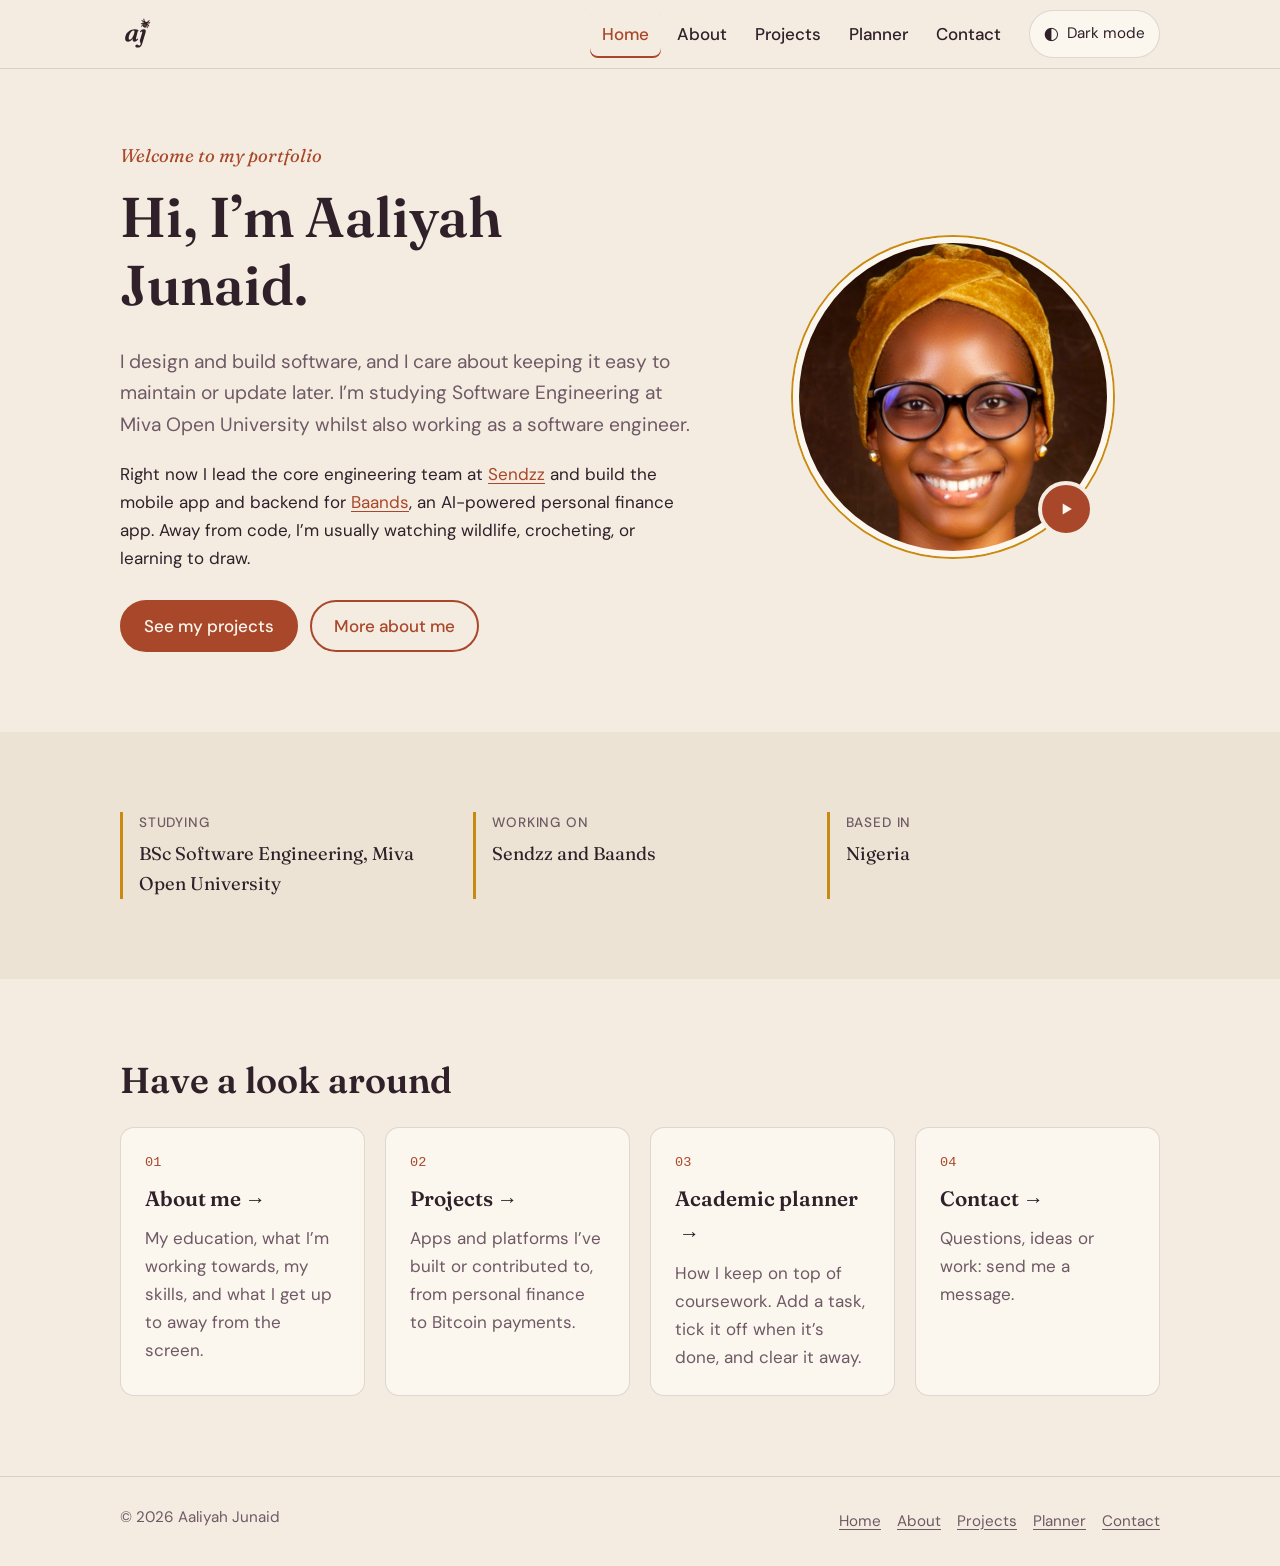
==== index.html @ 2b14fb1e "Add student portfolio website A five-page portfolio built with plain HTML, CSS and JavaScript:  - Ho" ====
<!DOCTYPE html>
<html lang="en">
<head>
  <meta charset="UTF-8">
  <meta name="viewport" content="width=device-width, initial-scale=1">
  <title>Aaliyah Junaid | Software Engineering Student</title>
  <meta name="description" content="Portfolio of Aaliyah Junaid, a Software Engineering student at Miva Open University and a working software engineer in Nigeria.">
  <meta name="author" content="Aaliyah Junaid">
  <meta name="color-scheme" content="light dark">
  <link rel="icon" href="assets/favicon.svg" type="image/svg+xml">

  <link rel="preconnect" href="https://fonts.googleapis.com">
  <link rel="preconnect" href="https://fonts.gstatic.com" crossorigin>
  <link href="https://fonts.googleapis.com/css2?family=DM+Sans:opsz,wght@9..40,400;9..40,500;9..40,700&family=Fraunces:opsz,wght@9..144,500;9..144,600&display=swap" rel="stylesheet">

  <link rel="stylesheet" href="css/styles.css">
  <!-- Applied before first paint so a saved dark theme doesn't flash light. -->
  <script>
    try {
      var savedTheme = localStorage.getItem("theme");
      if (savedTheme === "dark" || savedTheme === "light") {
        document.documentElement.setAttribute("data-theme", savedTheme);
      }
    } catch (e) { /* storage blocked: fall back to the system theme */ }
  </script>
  <script src="js/main.js" defer></script>
  <script src="js/home.js" defer></script>
</head>
<body>
  <a class="skip-link" href="#main">Skip to main content</a>

  <header class="site-header">
    <div class="container header-inner">
      <a class="logo" href="index.html">
        <img src="assets/favicon.svg" alt="" width="36" height="36">
        <span class="visually-hidden">Aaliyah Junaid, home</span>
      </a>

      <button class="nav-toggle" type="button" aria-expanded="false" aria-controls="site-nav">
        <span class="nav-toggle-bars" aria-hidden="true"></span>
        <span class="nav-toggle-label">Menu</span>
      </button>

      <nav id="site-nav" class="site-nav" aria-label="Main">
        <ul>
          <li><a href="index.html" aria-current="page">Home</a></li>
          <li><a href="about.html">About</a></li>
          <li><a href="projects.html">Projects</a></li>
          <li><a href="planner.html">Planner</a></li>
          <li><a href="contact.html">Contact</a></li>
        </ul>
      </nav>

      <button class="theme-toggle" type="button">
        <span aria-hidden="true" class="theme-icon">◐</span>
        <span class="theme-label">Dark mode</span>
      </button>
    </div>
  </header>

  <main id="main">
    <section class="hero" aria-labelledby="hero-title">
      <div class="container hero-inner">
        <div class="hero-text reveal">
          <p class="welcome">Welcome to my portfolio</p>
          <h1 id="hero-title">Hi, I’m Aaliyah Junaid.</h1>
          <p class="lead">I design and build software, and I care about keeping it easy to maintain or update later. I’m studying Software Engineering at Miva Open University whilst also working as a software engineer.</p>
          <p class="bio">Right now I lead the core engineering team at <a href="https://sendzz.io">Sendzz</a> and build the mobile app and backend for <a href="https://baands.io">Baands</a>, an AI-powered personal finance app. Away from code, I’m usually watching wildlife, crocheting, or learning to draw.</p>
          <div class="hero-actions">
            <a class="button button-primary" href="projects.html">See my projects</a>
            <a class="button button-secondary" href="about.html">More about me</a>
          </div>
        </div>

        <figure class="hero-figure reveal">
          <div class="portrait-wrap">
            <img class="hero-portrait" src="assets/headshot.jpg" alt="Photo of Aaliyah Junaid smiling, wearing glasses and a gold head wrap." width="743" height="800">
            <!-- A short voice greeting. The button controls it; the caption is its transcript. -->
            <audio id="greeting" src="assets/hello.m4a" preload="metadata"></audio>
            <button class="audio-button" type="button" aria-controls="greeting">
              <svg class="icon-play" viewBox="0 0 24 24" width="20" height="20" aria-hidden="true" focusable="false"><path d="M8 5.5v13l11-6.5z" fill="currentColor"/></svg>
              <svg class="icon-pause" viewBox="0 0 24 24" width="20" height="20" aria-hidden="true" focusable="false"><path d="M7 5h4v14H7zM13 5h4v14h-4z" fill="currentColor"/></svg>
              <span class="visually-hidden">Play my greeting</span>
            </button>
            <span class="tooltip" id="audio-tip" aria-hidden="true">Play my greeting</span>
          </div>
          <!-- Shown like a subtitle while the greeting plays; always available to screen readers. -->
          <figcaption class="transcript"><span class="visually-hidden">Transcript of the greeting: </span>“Hi, I’m Aaliyah Junaid, nice to meet you.”</figcaption>
        </figure>
      </div>
    </section>

    <section class="section section-alt" aria-labelledby="glance-title">
      <div class="container">
        <h2 id="glance-title" class="visually-hidden">At a glance</h2>
        <dl class="glance">
          <div class="glance-item">
            <dt>Studying</dt>
            <dd>BSc Software Engineering, Miva Open University</dd>
          </div>
          <div class="glance-item">
            <dt>Working on</dt>
            <dd>Sendzz and Baands</dd>
          </div>
          <div class="glance-item">
            <dt>Based in</dt>
            <dd>Nigeria</dd>
          </div>
        </dl>
      </div>
    </section>

    <section class="section" aria-labelledby="explore-title">
      <div class="container">
        <h2 id="explore-title">Have a look around</h2>
        <ul class="explore-grid" role="list">
          <li>
            <a class="card explore-card" href="about.html">
              <span class="explore-kicker">01</span>
              <span class="explore-title">About me</span>
              <span class="explore-text">My education, what I’m working towards, my skills, and what I get up to away from the screen.</span>
            </a>
          </li>
          <li>
            <a class="card explore-card" href="projects.html">
              <span class="explore-kicker">02</span>
              <span class="explore-title">Projects</span>
              <span class="explore-text">Apps and platforms I’ve built or contributed to, from personal finance to Bitcoin payments.</span>
            </a>
          </li>
          <li>
            <a class="card explore-card" href="planner.html">
              <span class="explore-kicker">03</span>
              <span class="explore-title">Academic planner</span>
              <span class="explore-text">How I keep on top of coursework. Add a task, tick it off when it’s done, and clear it away.</span>
            </a>
          </li>
          <li>
            <a class="card explore-card" href="contact.html">
              <span class="explore-kicker">04</span>
              <span class="explore-title">Contact</span>
              <span class="explore-text">Questions, ideas or work: send me a message.</span>
            </a>
          </li>
        </ul>
      </div>
    </section>
  </main>

  <footer class="site-footer">
    <div class="container footer-inner">
      <p>© <span id="year">2026</span> Aaliyah Junaid</p>
      <nav aria-label="Footer">
        <ul class="footer-nav">
          <li><a href="index.html">Home</a></li>
          <li><a href="about.html">About</a></li>
          <li><a href="projects.html">Projects</a></li>
          <li><a href="planner.html">Planner</a></li>
          <li><a href="contact.html">Contact</a></li>
        </ul>
      </nav>
    </div>
  </footer>
</body>
</html>
---- css/styles.css ----
:root {
  --bg: #f4ece0;
  --bg-alt: #ede3d4;
  --card: #fbf6ee;
  --text: #2f2029;
  --muted: #6e5965;
  --accent: #a9472a;
  --accent-text: #fbf6ee;
  --gold: #c98a12;
  --line: rgb(47 32 41 / 0.14);
  --focus: #2f2029;
  --error: #a3271b;

  --font-body: "DM Sans", system-ui, sans-serif;
  --font-display: "Fraunces", Georgia, serif;
  --font-mono: ui-monospace, "SFMono-Regular", Menlo, monospace;

  --radius: 14px;
  --max-width: 1080px;
  --header-height: 68px;
}

/* Dark theme follows the system unless the visitor picked light with the toggle. */
@media (prefers-color-scheme: dark) {
  :root:not([data-theme="light"]) {
    --bg: #1d1418;
    --bg-alt: #251a1f;
    --card: #2c2026;
    --text: #f4ece0;
    --muted: #c4b0b9;
    --accent: #f0a27a;
    --accent-text: #1d1418;
    --gold: #f3c552;
    --line: rgb(244 236 224 / 0.14);
    --focus: #f3c552;
    --error: #ff9c8f;
  }
}

:root[data-theme="dark"] {
  --bg: #1d1418;
  --bg-alt: #251a1f;
  --card: #2c2026;
  --text: #f4ece0;
  --muted: #c4b0b9;
  --accent: #f0a27a;
  --accent-text: #1d1418;
  --gold: #f3c552;
  --line: rgb(244 236 224 / 0.14);
  --focus: #f3c552;
  --error: #ff9c8f;
}

/* ---------- Base ---------- */

*,
*::before,
*::after {
  box-sizing: border-box;
}

html {
  scroll-behavior: smooth;
  /* Keeps anchored headings clear of the sticky header. */
  scroll-padding-top: calc(var(--header-height) + 16px);
}

body {
  margin: 0;
  background: var(--bg);
  color: var(--text);
  font-family: var(--font-body);
  font-size: 1.0625rem;
  line-height: 1.65;
}

img {
  max-width: 100%;
  height: auto;
  display: block;
}

h1,
h2,
h3 {
  font-family: var(--font-display);
  font-weight: 600;
  line-height: 1.2;
  margin: 0 0 0.5em;
}

h1 { font-size: clamp(2.25rem, 6vw, 3.5rem); }
h2 { font-size: clamp(1.75rem, 4vw, 2.25rem); }
h3,
.h3 { font-size: 1.2rem; }

p { margin: 0 0 1em; }

a {
  color: var(--accent);
  text-underline-offset: 3px;
}

a:hover { text-decoration-thickness: 2px; }

:focus-visible {
  outline: 3px solid var(--focus);
  outline-offset: 3px;
  border-radius: 4px;
}

.container {
  width: 100%;
  max-width: var(--max-width);
  margin: 0 auto;
  padding: 0 20px;
}

.mono { font-family: var(--font-mono); font-size: 0.95em; }

.skip-link {
  position: absolute;
  left: 16px;
  top: -100px;
  z-index: 100;
  padding: 10px 16px;
  background: var(--text);
  color: var(--bg);
  border-radius: 8px;
}

.skip-link:focus { top: 12px; }

/* ---------- Buttons ---------- */

.button {
  display: inline-flex;
  align-items: center;
  justify-content: center;
  min-height: 44px;
  padding: 10px 22px;
  border-radius: 999px;
  border: 2px solid var(--accent);
  font: inherit;
  font-weight: 500;
  text-decoration: none;
  cursor: pointer;
  transition: background-color 0.2s, color 0.2s, transform 0.2s;
}

.button-primary {
  background: var(--accent);
  color: var(--accent-text);
}

.button-primary:hover { transform: translateY(-2px); }

.button-secondary {
  background: transparent;
  color: var(--accent);
}

.button-secondary:hover {
  background: var(--accent);
  color: var(--accent-text);
}

/* ---------- Header ---------- */

.site-header {
  position: sticky;
  top: 0;
  z-index: 10;
  background: var(--bg);
  border-bottom: 1px solid var(--line);
}

.header-inner {
  display: flex;
  align-items: center;
  gap: 16px;
  min-height: var(--header-height);
}

.logo {
  display: flex;
  align-items: center;
  gap: 10px;
  margin-right: auto;
  color: var(--text);
  font-family: var(--font-display);
  font-weight: 600;
  font-size: 1.15rem;
  text-decoration: none;
}

.logo img { border-radius: 8px; }

.site-nav ul {
  display: flex;
  gap: 4px;
  margin: 0;
  padding: 0;
  list-style: none;
}

.site-nav a {
  display: block;
  padding: 10px 12px;
  border-radius: 8px;
  color: var(--text);
  text-decoration: none;
  font-weight: 500;
}

.site-nav a:hover { background: var(--bg-alt); }

.site-nav a[aria-current="page"] {
  color: var(--accent);
  box-shadow: inset 0 -2px 0 var(--accent);
}

.nav-toggle,
.theme-toggle {
  display: inline-flex;
  align-items: center;
  gap: 8px;
  min-height: 44px;
  padding: 8px 14px;
  border: 1px solid var(--line);
  border-radius: 999px;
  background: var(--card);
  color: var(--text);
  font: inherit;
  font-size: 0.95rem;
  cursor: pointer;
}

.theme-icon { font-size: 1.1rem; }

.nav-toggle { display: none; }

.nav-toggle-bars,
.nav-toggle-bars::before,
.nav-toggle-bars::after {
  display: block;
  width: 18px;
  height: 2px;
  background: currentColor;
  border-radius: 2px;
  transition: transform 0.2s;
}

.nav-toggle-bars { position: relative; }

.nav-toggle-bars::before,
.nav-toggle-bars::after {
  content: "";
  position: absolute;
  left: 0;
}

.nav-toggle-bars::before { top: -6px; }
.nav-toggle-bars::after { top: 6px; }

.nav-toggle[aria-expanded="true"] .nav-toggle-bars { background: transparent; }
.nav-toggle[aria-expanded="true"] .nav-toggle-bars::before { transform: translateY(6px) rotate(45deg); }
.nav-toggle[aria-expanded="true"] .nav-toggle-bars::after { transform: translateY(-6px) rotate(-45deg); }

/* ---------- Hero ---------- */

.hero { padding: 72px 0 80px; }

.hero-inner {
  display: grid;
  grid-template-columns: 1.4fr 1fr;
  align-items: center;
  gap: 48px;
}

.lead {
  font-size: 1.2rem;
  color: var(--muted);
  max-width: 34em;
}

.hero-actions {
  display: flex;
  flex-wrap: wrap;
  gap: 12px;
  margin-top: 28px;
}

.visually-hidden {
  position: absolute;
  width: 1px;
  height: 1px;
  overflow: hidden;
  clip: rect(0 0 0 0);
  white-space: nowrap;
}

.hero-figure {
  margin: 0;
  justify-self: center;
  width: 100%;
  max-width: 320px;
  text-align: center;
}

.portrait-wrap { position: relative; }

.hero-portrait {
  width: 100%;
  aspect-ratio: 1;
  object-fit: cover;
  object-position: center 35%;
  border-radius: 50%;
  border: 6px solid var(--card);
  box-shadow: 0 0 0 2px var(--gold);
}

/* Sits on the portrait's edge like the camera badge on a profile picture. */
.audio-button {
  position: absolute;
  right: 6%;
  bottom: 6%;
  display: grid;
  place-items: center;
  width: 56px;
  height: 56px;
  border: 4px solid var(--bg);
  border-radius: 50%;
  background: var(--accent);
  color: var(--accent-text);
  cursor: pointer;
  transition: transform 0.2s;
}

.audio-button:hover { transform: scale(1.06); }

.audio-button .icon-pause,
.audio-button.is-playing .icon-play { display: none; }

.audio-button.is-playing .icon-pause { display: block; }

.audio-button.is-playing {
  box-shadow: 0 0 0 0 var(--accent);
  animation: pulse 1.4s ease-out infinite;
}

@keyframes pulse {
  to { box-shadow: 0 0 0 12px transparent; }
}

.tooltip {
  position: absolute;
  right: 0;
  bottom: calc(6% + 66px);
  padding: 6px 10px;
  border-radius: 8px;
  background: var(--text);
  color: var(--bg);
  font-size: 0.85rem;
  white-space: nowrap;
  pointer-events: none;
  opacity: 0;
  transition: opacity 0.15s;
}

.audio-button:hover + .tooltip,
.audio-button:focus-visible + .tooltip { opacity: 1; }

/* Esc hides the tooltip without moving focus (WCAG 1.4.13). */
.tooltip.is-dismissed { opacity: 0 !important; }

/* Hidden visually (but read by screen readers) until the greeting plays, then shown like a subtitle. */
.transcript {
  position: absolute;
  width: 1px;
  height: 1px;
  overflow: hidden;
  clip: rect(0 0 0 0);
  white-space: nowrap;
}

.transcript.is-showing {
  position: static;
  width: auto;
  height: auto;
  overflow: visible;
  clip: auto;
  white-space: normal;
  display: inline-block;
  margin-top: 16px;
  padding: 8px 14px;
  border-radius: 10px;
  background: var(--text);
  color: var(--bg);
  font-size: 0.95rem;
  animation: subtitle-in 0.25s ease-out;
}

@keyframes subtitle-in {
  from { opacity: 0; transform: translateY(6px); }
}

/* ---------- Sections ---------- */

.section { padding: 80px 0; }

.section-alt { background: var(--bg-alt); }

.section-intro {
  color: var(--muted);
  margin-bottom: 32px;
}

.card {
  background: var(--card);
  border: 1px solid var(--line);
  border-radius: var(--radius);
  padding: 24px;
}

/* About */

.about-grid {
  display: grid;
  grid-template-columns: 1.3fr 1fr;
  gap: 48px;
  align-items: start;
}

.details-card { border-top: 4px solid var(--gold); }

.details-list { margin: 0; }

.details-list > div {
  padding: 10px 0;
  border-bottom: 1px solid var(--line);
}

.details-list > div:last-child { border-bottom: 0; }

.details-list dt {
  color: var(--muted);
  font-size: 0.85rem;
  font-weight: 500;
}

.details-list dd {
  margin: 0;
  font-weight: 500;
  overflow-wrap: anywhere;
}

/* Skills */

.skills-grid,
.projects-grid {
  display: grid;
  grid-template-columns: repeat(auto-fill, minmax(260px, 1fr));
  gap: 20px;
  margin: 0;
  padding: 0;
  list-style: none;
}

.tags {
  display: flex;
  flex-wrap: wrap;
  gap: 8px;
  margin: 0;
  padding: 0;
  list-style: none;
}

.tags li {
  padding: 4px 12px;
  border: 1px solid var(--line);
  border-radius: 999px;
  background: var(--bg);
  font-size: 0.875rem;
}

/* Projects */

.filters {
  display: flex;
  flex-wrap: wrap;
  gap: 8px;
  margin-bottom: 24px;
}

.filter-button {
  min-height: 44px;
  padding: 8px 18px;
  border: 1px solid var(--line);
  border-radius: 999px;
  background: var(--card);
  color: var(--text);
  font: inherit;
  cursor: pointer;
}

.filter-button[aria-pressed="true"] {
  background: var(--text);
  color: var(--bg);
  border-color: var(--text);
}

.project {
  display: flex;
  flex-direction: column;
  transition: transform 0.2s, box-shadow 0.2s;
}

.project:hover {
  transform: translateY(-4px);
  box-shadow: 0 10px 24px rgb(47 32 41 / 0.12);
}

.project .tags { margin-top: auto; }

.project-meta {
  color: var(--muted);
  font-size: 0.85rem;
  margin-bottom: 6px;
}

.project[hidden] { display: none; }

.filter-status {
  margin-top: 16px;
  color: var(--muted);
  font-size: 0.9rem;
}

/* Experience & education */

.two-col {
  display: grid;
  grid-template-columns: 1.4fr 1fr;
  gap: 48px;
}

.timeline {
  margin: 24px 0 0;
  padding: 0;
  list-style: none;
  border-left: 2px solid var(--gold);
}

.timeline li {
  position: relative;
  padding: 0 0 24px 24px;
}

.timeline li::before {
  content: "";
  position: absolute;
  left: -7px;
  top: 6px;
  width: 12px;
  height: 12px;
  border-radius: 50%;
  background: var(--accent);
}

.timeline h3 { font-size: 1.05rem; margin-bottom: 4px; }

.timeline p { margin-bottom: 0; color: var(--muted); }

.timeline .timeline-date {
  font-size: 0.85rem;
  font-weight: 500;
  color: var(--accent);
}

/* Contact */

.contact-grid {
  display: grid;
  grid-template-columns: 1fr 1.2fr;
  gap: 48px;
  align-items: start;
}

.contact-links {
  margin: 0;
  padding: 0;
  list-style: none;
}

.contact-links li { padding: 6px 0; }

.contact-links a {
  display: inline-block;
  padding: 6px 0;
  overflow-wrap: anywhere;
}

.form-note {
  color: var(--muted);
  font-size: 0.9rem;
}

.field { margin-bottom: 18px; }

.field label {
  display: block;
  font-weight: 500;
  margin-bottom: 6px;
}

.field input,
.field textarea {
  width: 100%;
  padding: 12px 14px;
  border: 1.5px solid var(--muted);
  border-radius: 10px;
  background: var(--bg);
  color: var(--text);
  font: inherit;
}

.field textarea { resize: vertical; }

.field input[aria-invalid="true"],
.field textarea[aria-invalid="true"] {
  border-color: var(--error);
  border-width: 2px;
}

.field-hint {
  margin: 6px 0 0;
  color: var(--muted);
  font-size: 0.875rem;
}

.field-error {
  margin: 6px 0 0;
  color: var(--error);
  font-size: 0.9rem;
  font-weight: 500;
}

.field-error:empty { display: none; }

.form-status {
  margin: 16px 0 0;
  font-weight: 500;
}

.form-status:empty { display: none; }

/* ---------- Shared page pieces ---------- */

/* Gentle entrance for the top of each page. */
.reveal { animation: reveal 0.6s ease-out both; }

.hero-figure.reveal { animation-delay: 0.12s; }

@keyframes reveal {
  from { opacity: 0; transform: translateY(14px); }
}

.page-intro {
  padding: 64px 0 40px;
  background: var(--bg-alt);
  border-bottom: 1px solid var(--line);
}

.page-intro h1 { font-size: clamp(2rem, 5vw, 3rem); }

.page-intro .lead { margin-bottom: 0; }

.section-tight { padding-top: 48px; }

.muted { color: var(--muted); }

.optional {
  color: var(--muted);
  font-weight: 400;
}

.button-small {
  min-height: 44px;
  padding: 8px 18px;
  font-size: 0.95rem;
}

/* ---------- Home ---------- */

.welcome {
  margin-bottom: 12px;
  font-family: var(--font-display);
  font-style: italic;
  font-size: 1.15rem;
  color: var(--accent);
}

.bio { max-width: 34em; }

.glance {
  display: grid;
  grid-template-columns: repeat(3, 1fr);
  gap: 20px;
  margin: 0;
}

.glance-item {
  padding-left: 16px;
  border-left: 3px solid var(--gold);
}

.glance dt {
  color: var(--muted);
  font-size: 0.85rem;
  font-weight: 500;
  text-transform: uppercase;
  letter-spacing: 0.06em;
}

.glance dd {
  margin: 4px 0 0;
  font-family: var(--font-display);
  font-size: 1.15rem;
}

.explore-grid {
  display: grid;
  grid-template-columns: repeat(auto-fill, minmax(230px, 1fr));
  gap: 20px;
  margin: 24px 0 0;
  padding: 0;
  list-style: none;
}

.explore-card {
  display: flex;
  flex-direction: column;
  gap: 8px;
  height: 100%;
  color: var(--text);
  text-decoration: none;
  transition: transform 0.2s, border-color 0.2s, box-shadow 0.2s;
}

.explore-card:hover {
  transform: translateY(-4px);
  border-color: var(--accent);
  box-shadow: 0 10px 24px rgb(47 32 41 / 0.12);
}

.explore-kicker {
  font-family: var(--font-mono);
  color: var(--accent);
  font-size: 0.85rem;
}

.explore-title {
  font-family: var(--font-display);
  font-weight: 600;
  font-size: 1.3rem;
}

.explore-title::after {
  content: "\00a0→";
  display: inline-block;
  transition: transform 0.2s;
}

.explore-card:hover .explore-title::after { transform: translateX(4px); }

.explore-text { color: var(--muted); }

/* ---------- About ---------- */

.table-wrap {
  overflow-x: auto;
  border: 1px solid var(--line);
  border-radius: var(--radius);
  background: var(--card);
}

.data-table {
  width: 100%;
  border-collapse: collapse;
  min-width: 560px;
}

.data-table caption {
  padding: 14px 18px 0;
  text-align: left;
  color: var(--muted);
  font-size: 0.9rem;
}

.data-table th,
.data-table td {
  padding: 14px 18px;
  text-align: left;
  border-bottom: 1px solid var(--line);
}

.data-table thead th {
  font-size: 0.85rem;
  color: var(--muted);
  text-transform: uppercase;
  letter-spacing: 0.05em;
}

.data-table tbody th { font-weight: 600; }

.data-table tbody tr:last-child > * { border-bottom: 0; }

.data-table tbody tr { transition: background-color 0.2s; }

.data-table tbody tr:hover { background: var(--bg-alt); }

.status {
  display: inline-block;
  padding: 2px 10px;
  border-radius: 999px;
  font-size: 0.85rem;
  font-weight: 500;
  white-space: nowrap;
}

.status-progress {
  background: var(--gold);
  color: #2f2029;
}

.status-done {
  border: 1px solid var(--line);
  background: var(--bg);
}

.aside-link { margin-top: 20px; }

.hobby-grid {
  display: grid;
  grid-template-columns: repeat(auto-fill, minmax(230px, 1fr));
  gap: 20px;
  margin: 0;
  padding: 0;
  list-style: none;
}

.hobby-icon {
  display: block;
  font-size: 2rem;
  margin-bottom: 8px;
}

.hobby p { margin: 0; color: var(--muted); }

/* ---------- Projects ---------- */

.projects-grid .project { padding: 0; overflow: hidden; }

.project-image {
  width: 100%;
  aspect-ratio: 16 / 10;
  object-fit: cover;
  object-position: top;
  border-bottom: 1px solid var(--line);
}

.project-body {
  display: flex;
  flex-direction: column;
  flex: 1;
  padding: 20px 24px 24px;
}

.project-body .tags { margin-top: auto; }

.project-link,
.project-note {
  margin: 16px 0 0;
  font-weight: 500;
}

.project-note {
  color: var(--muted);
  font-weight: 400;
  font-size: 0.9rem;
}

/* ---------- Planner ---------- */

.planner {
  display: grid;
  grid-template-columns: minmax(0, 1fr) minmax(0, 1.6fr);
  gap: 24px;
  align-items: start;
}

.planner-form {
  position: sticky;
  top: calc(var(--header-height) + 20px);
}

.planner-head {
  display: flex;
  flex-wrap: wrap;
  justify-content: space-between;
  align-items: baseline;
  gap: 8px;
}

.planner-count {
  margin: 0;
  color: var(--muted);
  font-size: 0.95rem;
}

.progress {
  height: 8px;
  margin: 8px 0 20px;
  border-radius: 999px;
  background: var(--bg-alt);
  overflow: hidden;
}

.progress-bar {
  display: block;
  width: 0;
  height: 100%;
  background: var(--gold);
  transition: width 0.3s ease-out;
}

.planner-filters { margin-bottom: 16px; }

.task-list {
  margin: 0 0 16px;
  padding: 0;
  list-style: none;
}

.task {
  display: flex;
  align-items: flex-start;
  gap: 12px;
  padding: 14px 0;
  border-bottom: 1px solid var(--line);
  animation: task-in 0.25s ease-out;
}

@keyframes task-in {
  from { opacity: 0; transform: translateY(-4px); }
}

.task-check {
  flex: none;
  width: 24px;
  height: 24px;
  margin: 2px 0 0;
  accent-color: var(--accent);
  cursor: pointer;
}

.task-text { flex: 1; min-width: 0; }

.task-title {
  display: block;
  font-weight: 500;
  overflow-wrap: anywhere;
  cursor: pointer;
}

.task.is-done .task-title {
  color: var(--muted);
  text-decoration: line-through;
}

.task-meta {
  margin: 2px 0 0;
  color: var(--muted);
  font-size: 0.875rem;
}

.badge-overdue {
  display: inline-block;
  padding: 0 8px;
  border-radius: 999px;
  background: var(--error);
  color: var(--bg);
  font-size: 0.8rem;
  font-weight: 500;
}

.task-delete {
  flex: none;
  min-height: 36px;
  min-width: 36px;
  padding: 6px 12px;
  border: 1px solid var(--line);
  border-radius: 999px;
  background: transparent;
  color: var(--text);
  font: inherit;
  font-size: 0.875rem;
  cursor: pointer;
  transition: background-color 0.2s, color 0.2s, border-color 0.2s;
}

.task-delete:hover {
  background: var(--error);
  border-color: var(--error);
  color: var(--bg);
}

.empty-state {
  margin: 8px 0 16px;
  padding: 24px;
  border: 1.5px dashed var(--line);
  border-radius: var(--radius);
  color: var(--muted);
  text-align: center;
}

/* ---------- Footer ---------- */

.site-footer {
  padding: 28px 0;
  border-top: 1px solid var(--line);
  color: var(--muted);
  font-size: 0.95rem;
}

.footer-inner {
  display: flex;
  flex-wrap: wrap;
  justify-content: space-between;
  gap: 12px;
}

.footer-inner p { margin: 0; }

.footer-nav {
  display: flex;
  flex-wrap: wrap;
  gap: 4px 16px;
  margin: 0;
  padding: 0;
  list-style: none;
}

.footer-nav a {
  display: inline-block;
  padding: 4px 0;
  color: var(--muted);
}

/* ---------- Responsive ---------- */

@media (max-width: 860px) {
  .nav-toggle { display: inline-flex; }

  /* The menu becomes a drop-down panel under the header. */
  .site-nav {
    display: none;
    position: absolute;
    top: 100%;
    left: 0;
    right: 0;
    background: var(--bg);
    border-bottom: 1px solid var(--line);
    padding: 8px 20px 16px;
  }

  .site-nav.is-open { display: block; }

  .site-nav ul { flex-direction: column; }

  .site-nav a { padding: 12px; }

  .hero-inner,
  .about-grid,
  .two-col,
  .contact-grid,
  .planner {
    grid-template-columns: 1fr;
    gap: 32px;
  }

  .hero { padding: 48px 0 56px; }

  .hero-figure {
    max-width: 220px;
    grid-row: 1;
  }

  .audio-button {
    width: 48px;
    height: 48px;
  }

  .tooltip { bottom: calc(6% + 58px); }

  .section { padding: 56px 0; }

  .section-tight { padding-top: 32px; }

  .page-intro { padding: 44px 0 32px; }

  .planner-form { position: static; }

  .glance { grid-template-columns: 1fr; gap: 16px; }
}

@media (max-width: 520px) {
  .container { padding: 0 16px; }

  /* Icon-only toggles save room; the text stays for screen readers. */
  .theme-label,
  .nav-toggle-label {
    position: absolute;
    width: 1px;
    height: 1px;
    overflow: hidden;
    clip: rect(0 0 0 0);
    white-space: nowrap;
  }

  .nav-toggle,
  .theme-toggle {
    width: 44px;
    justify-content: center;
    padding: 0;
  }
}

@media (prefers-reduced-motion: reduce) {
  html { scroll-behavior: auto; }

  *,
  *::before,
  *::after {
    transition: none !important;
    animation: none !important;
  }
}
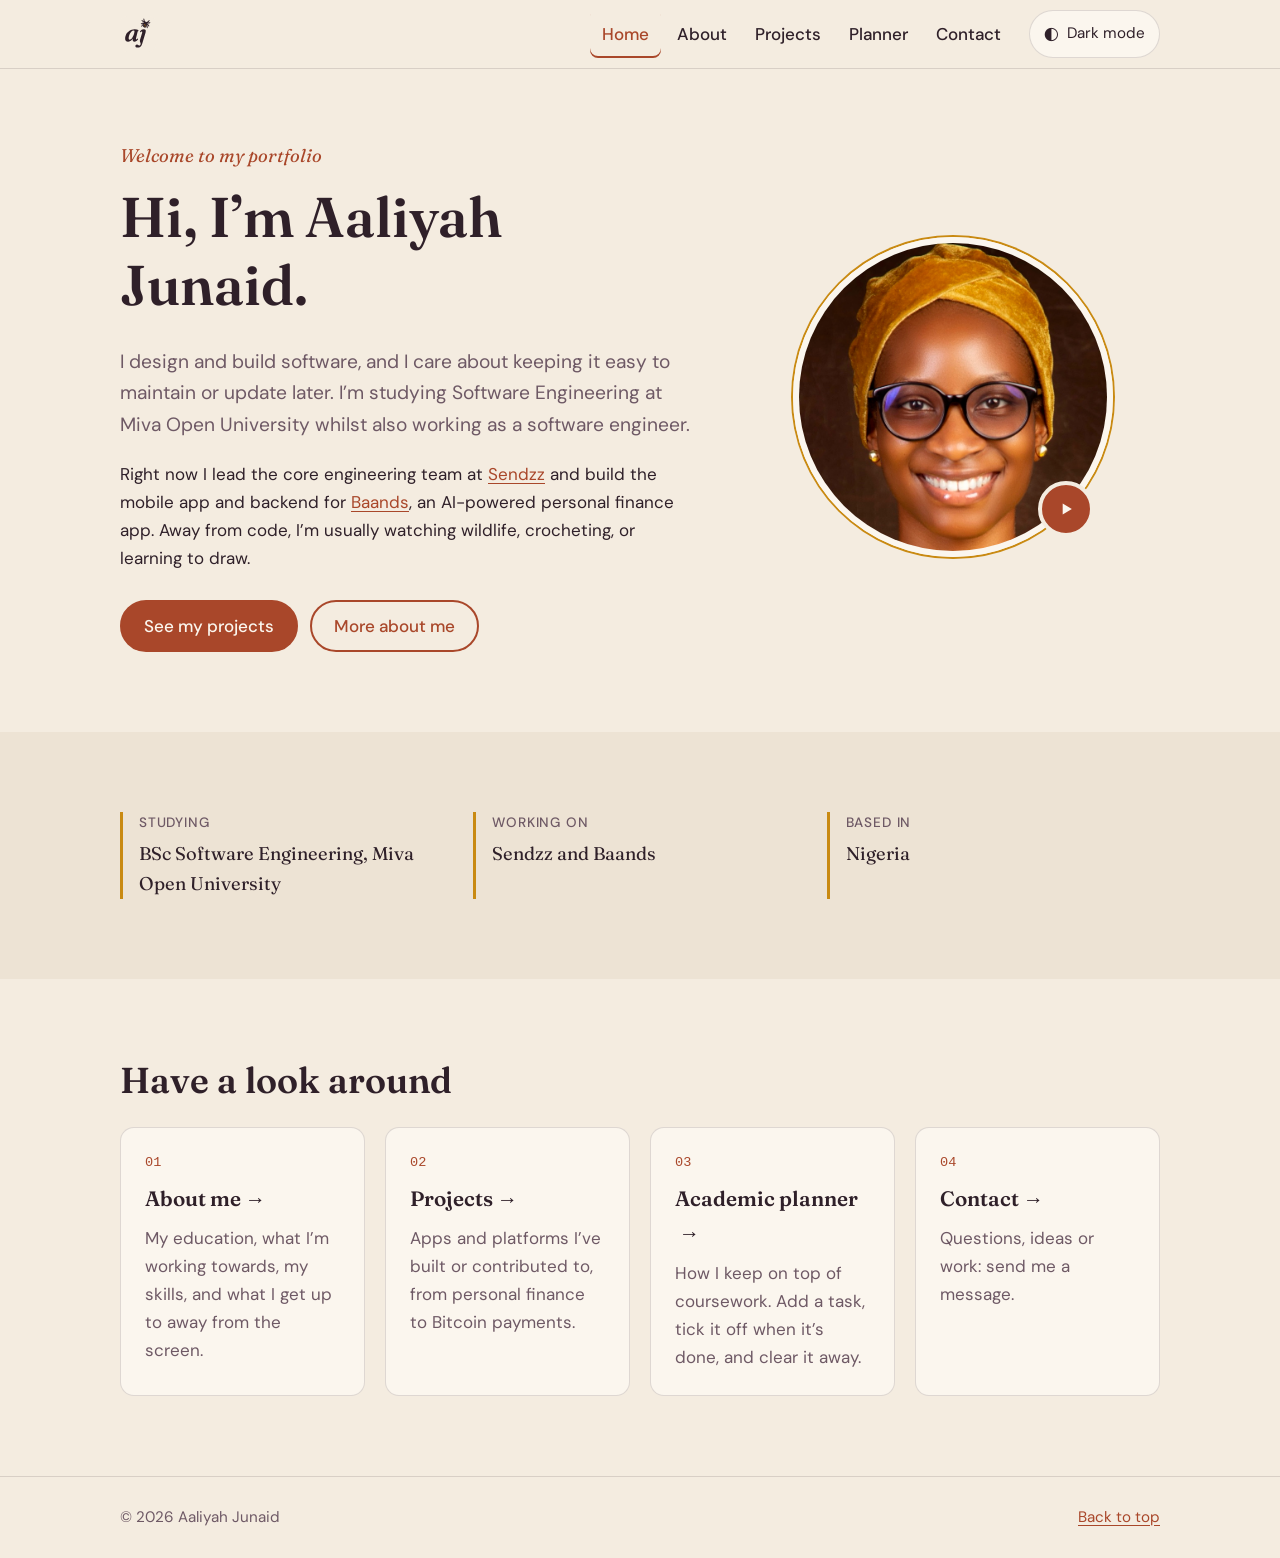
==== commit ab5ccaec: "Replace footer page links with a back-to-top link" ====
--- a/index.html
+++ b/index.html
@@ -150,15 +150,7 @@
   <footer class="site-footer">
     <div class="container footer-inner">
       <p>© <span id="year">2026</span> Aaliyah Junaid</p>
-      <nav aria-label="Footer">
-        <ul class="footer-nav">
-          <li><a href="index.html">Home</a></li>
-          <li><a href="about.html">About</a></li>
-          <li><a href="projects.html">Projects</a></li>
-          <li><a href="planner.html">Planner</a></li>
-          <li><a href="contact.html">Contact</a></li>
-        </ul>
-      </nav>
+      <a href="#top">Back to top</a>
     </div>
   </footer>
 </body>
--- a/css/styles.css
+++ b/css/styles.css
@@ -1043,21 +1043,6 @@
 
 .footer-inner p { margin: 0; }
 
-.footer-nav {
-  display: flex;
-  flex-wrap: wrap;
-  gap: 4px 16px;
-  margin: 0;
-  padding: 0;
-  list-style: none;
-}
-
-.footer-nav a {
-  display: inline-block;
-  padding: 4px 0;
-  color: var(--muted);
-}
-
 /* ---------- Responsive ---------- */
 
 @media (max-width: 860px) {
